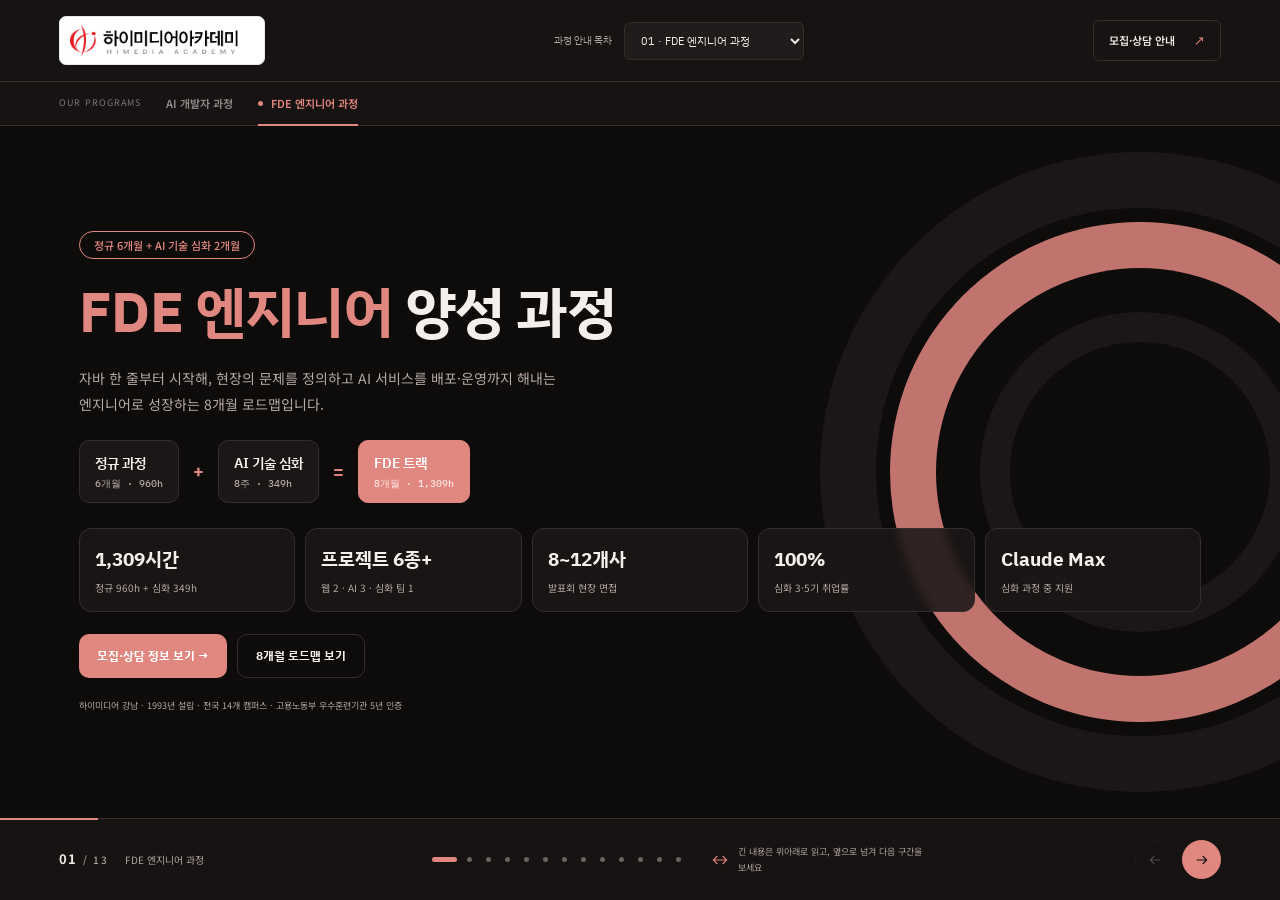
==== fde.html @ 890e1c26 "Add FDE engineering program with shared course navigation" ====
<!doctype html>
<html lang="ko" data-theme="dark" data-sync-theme>
<head>
<meta charset="UTF-8">
<meta name="viewport" content="width=device-width, initial-scale=1, viewport-fit=cover">
<meta name="theme-color" content="#141111">
<meta name="description" content="정규 6개월 960시간과 AI 기술 심화 2개월 349시간. 하이미디어 FDE 엔지니어 양성과정의 커리큘럼, 프로젝트, 멘토링과 모집 안내를 확인하세요.">
<title>하이미디어 | FDE 엔지니어 양성 과정</title>
  <link rel="icon" href="data:image/svg+xml,%3Csvg xmlns='http://www.w3.org/2000/svg' viewBox='0 0 64 64'%3E%3Crect width='64' height='64' rx='16' fill='%230b1226'/%3E%3Cpath d='M18 16h8v12h12V16h8v32h-8V36H26v12h-8z' fill='%2328dfad'/%3E%3C/svg%3E">
<link rel="preconnect" href="https://fonts.googleapis.com">
<link rel="preconnect" href="https://fonts.gstatic.com" crossorigin>
<link rel="stylesheet" href="https://fonts.googleapis.com/css2?family=IBM+Plex+Mono:wght@500;600&family=IBM+Plex+Sans+KR:wght@500;600;700&family=Noto+Sans+KR:wght@400;500;700&display=swap">
<style>

/* Layout: 하이미디어 안내자료의 브랜드(차콜 + 로즈 링)를 따르는 세로형 상세페이지. 어두운 히어로 → 밝은 본문 → 어두운 CTA, 8개월 로드맵은 시간 비례 막대로 표시 */
:root{
  --bg:#f7f3f1; --surface:#ffffff; --ink:#1f1a1a; --muted:#6b6262; --line:#e7dfdc;
  --rose:#b5564f; --rose-soft:#f3e3e0; --rose-ink:#9a443e;
  --night:#141111; --night-2:#211c1c; --night-line:#3a3232; --night-ink:#f4eeec; --night-muted:#b4a9a7; --rose-glow:#e0877f;
  --ph:#8a6d00; --ph-bg:#fff4c7;
  --display:"IBM Plex Sans KR","Noto Sans KR","Apple SD Gothic Neo","Malgun Gothic",sans-serif;
  --body:"Noto Sans KR","Apple SD Gothic Neo","Malgun Gothic",sans-serif;
  --mono:"IBM Plex Mono",ui-monospace,"SFMono-Regular",Consolas,monospace;
  --s1:.8125rem; --s2:.9375rem; --s3:1.0625rem; --s4:1.375rem; --s5:clamp(1.6rem,3.6vw,2.25rem); --s6:clamp(2.2rem,6.4vw,3.9rem);
}
@media (prefers-color-scheme: dark){:root:not([data-theme="light"]){
  --bg:#171313; --surface:#211b1b; --ink:#f1ebe9; --muted:#aea3a1; --line:#352d2c;
  --rose:#e0877f; --rose-soft:#3a2523; --rose-ink:#eb9d95;
  --night:#0e0b0b; --night-2:#1c1717; --night-line:#352d2d;
  --ph:#f2d36b; --ph-bg:#3a3110; color-scheme:dark}}
:root[data-theme="dark"]{
  --bg:#171313; --surface:#211b1b; --ink:#f1ebe9; --muted:#aea3a1; --line:#352d2c;
  --rose:#e0877f; --rose-soft:#3a2523; --rose-ink:#eb9d95;
  --night:#0e0b0b; --night-2:#1c1717; --night-line:#352d2d;
  --ph:#f2d36b; --ph-bg:#3a3110; color-scheme:dark}

*{box-sizing:border-box}
body{background:var(--bg);color:var(--ink);font-family:var(--body);font-size:var(--s2);line-height:1.7;word-break:keep-all;overflow-wrap:break-word}
h1,h2,h3,h4{font-family:var(--display);margin:0;line-height:1.3;text-wrap:balance;letter-spacing:-.01em}
p{margin:0}
.wrap{max-width:1080px;margin:0 auto;padding-left:max(16px,env(safe-area-inset-left,0px));padding-right:max(16px,env(safe-area-inset-right,0px))}
section{padding-block:clamp(56px,9vw,104px)}
.eyebrow{font-family:var(--mono);font-size:var(--s1);font-weight:600;letter-spacing:.18em;text-transform:uppercase;color:var(--rose)}
.h2{font-size:var(--s5);margin-top:10px}
.h2 em{font-style:normal;color:var(--rose)}
.lead{color:var(--muted);font-size:var(--s3);max-width:62ch;margin-top:14px}
.head{margin-bottom:clamp(28px,5vw,48px)}
.num{font-family:var(--mono);font-variant-numeric:tabular-nums}
.ph{background:var(--ph-bg);color:var(--ph);border-radius:4px;padding:0 6px;font-weight:500;white-space:nowrap}
a:focus-visible,summary:focus-visible,.btn:focus-visible{outline:2px solid var(--rose);outline-offset:3px}

/* HERO */
.hero{background:var(--night);color:var(--night-ink);position:relative;overflow:hidden;padding-block:clamp(48px,8vw,88px) clamp(40px,6vw,64px)}
.rings{position:absolute;right:-180px;top:50%;transform:translateY(-50%);width:640px;height:640px;pointer-events:none}
.rings i{position:absolute;inset:0;border-radius:50%;border:56px solid var(--night-2)}
.rings i:nth-child(2){inset:70px;border:46px solid var(--rose);opacity:.85}
.rings i:nth-child(3){inset:160px;border:30px solid var(--night-2)}
.hero .wrap{position:relative}
.brand{font-size:var(--s1);color:var(--night-muted);letter-spacing:.04em}
.chip{display:inline-block;margin-top:28px;border:1px solid var(--rose-glow);color:var(--rose-glow);border-radius:999px;padding:4px 14px;font-size:var(--s1);font-weight:500}
.hero h1{font-size:var(--s6);margin-top:16px;max-width:15ch}
.hero h1 span{color:var(--rose-glow)}
.hero .sub{margin-top:18px;font-size:var(--s3);color:var(--night-muted);max-width:44ch}
.formula{display:flex;flex-wrap:wrap;align-items:center;gap:10px 14px;margin-top:28px;font-family:var(--display)}
.formula b{background:var(--night-2);border:1px solid var(--night-line);border-radius:10px;padding:10px 16px;font-size:var(--s3);font-weight:600}
.formula b small{display:block;font-family:var(--mono);font-size:.75rem;color:var(--night-muted);font-weight:500}
.formula .op{color:var(--rose-glow);font-size:1.4rem;font-weight:700}
.formula .total{background:var(--rose);border-color:var(--rose);color:#fff}
.formula .total small{color:#fbe5e2}
.stats{display:grid;grid-template-columns:repeat(auto-fit,minmax(150px,1fr));gap:10px;margin-top:36px}
.stat{background:color-mix(in srgb,var(--night-2) 88%,transparent);border:1px solid var(--night-line);border-radius:12px;padding:14px 16px;backdrop-filter:blur(4px)}
.stat b{display:block;font-family:var(--display);font-size:1.35rem}
.stat span{font-size:var(--s1);color:var(--night-muted)}
.meta{margin-top:24px;font-size:var(--s1);color:var(--night-muted)}
.btns{display:flex;flex-wrap:wrap;gap:10px;margin-top:28px}
.btn{display:inline-flex;align-items:center;gap:8px;border-radius:10px;padding:12px 20px;font-weight:700;font-family:var(--display);text-decoration:none;font-size:var(--s2)}
.btn.primary{background:var(--rose);color:#fff}
.btn.ghost{border:1px solid var(--night-line);color:var(--night-ink)}
.btn.primary:hover{filter:brightness(1.08)}
.btn.ghost:hover{border-color:var(--night-muted)}

/* WHY FDE */
.steps{display:grid;grid-template-columns:repeat(5,1fr);gap:12px;counter-reset:s}
.step{background:var(--surface);border:1px solid var(--line);border-radius:14px;padding:20px 18px;display:flex;flex-direction:column;gap:8px;min-width:0}
.step .k{font-family:var(--mono);font-size:.75rem;font-weight:600;color:var(--rose);letter-spacing:.12em}
.step h3{font-size:var(--s4)}
.step p{color:var(--muted);font-size:var(--s1);line-height:1.65}
.step .where{margin-top:auto;padding-top:12px;border-top:1px solid var(--line);font-size:.78rem;color:var(--rose-ink);font-weight:500;line-height:1.6}
.bar-note{margin-top:14px;background:var(--night);color:var(--night-ink);border-radius:12px;padding:14px 20px;display:flex;flex-wrap:wrap;justify-content:space-between;gap:6px 16px;font-size:var(--s2)}
.bar-note b{color:var(--rose-glow)}

/* PHASES */
.phases{display:grid;grid-template-columns:repeat(3,1fr);gap:0;border:1px solid var(--line);border-radius:16px;background:var(--surface);overflow:hidden}
.phase{padding:26px 24px;border-right:1px solid var(--line);min-width:0}
.phase:last-child{border-right:0;background:var(--rose-soft)}
.phase .when{font-family:var(--mono);font-size:var(--s1);color:var(--muted)}
.phase h3{font-size:var(--s4);margin-top:6px}
.phase .q{margin-top:10px;font-weight:500}
.phase ul{margin:12px 0 0;padding-left:18px;color:var(--muted);font-size:var(--s1)}
.phase .h{font-family:var(--mono);font-size:1.6rem;font-weight:600;color:var(--rose);margin-top:14px}

/* ROADMAP */
.road{background:var(--surface);border:1px solid var(--line);border-radius:16px;padding:24px}
.road-scroll{overflow-x:auto}
.track{display:flex;gap:3px;min-width:720px;height:62px}
.seg{border-radius:6px;padding:8px 9px;display:flex;flex-direction:column;justify-content:space-between;font-size:.72rem;line-height:1.3;color:var(--ink);background:var(--rose-soft);min-width:0;overflow:hidden}
.seg b{font-weight:700;white-space:nowrap;overflow:hidden;text-overflow:ellipsis}
.seg .num{color:var(--muted)}
.seg.ai{background:color-mix(in srgb,var(--rose) 32%,var(--surface))}
.seg.adv{background:var(--rose);color:#fff}
.seg.adv .num{color:#fbe5e2}
.road-axis{display:flex;min-width:720px;margin-top:10px;font-size:var(--s1);color:var(--muted)}
.road-axis div{border-top:2px solid var(--line);padding-top:6px}
.road-axis div.adv{border-color:var(--rose);color:var(--rose-ink);font-weight:500}
.legend{display:flex;flex-wrap:wrap;gap:8px 18px;margin-top:16px;font-size:var(--s1);color:var(--muted)}
.legend i{display:inline-block;width:12px;height:12px;border-radius:3px;vertical-align:-1px;margin-right:6px}

/* CURRICULUM */
.tag{display:inline-block;font-family:var(--mono);font-size:.75rem;font-weight:600;letter-spacing:.08em;border-radius:6px;padding:3px 10px;background:var(--rose-soft);color:var(--rose-ink)}
.curr{display:grid;gap:12px}
.mod{display:grid;grid-template-columns:76px 1fr auto;gap:18px;align-items:start;background:var(--surface);border:1px solid var(--line);border-radius:14px;padding:22px 22px}
.mod .n{font-family:var(--mono);font-size:1.6rem;font-weight:600;color:var(--rose);line-height:1}
.mod .n small{display:block;font-size:.7rem;color:var(--muted);font-weight:500;margin-top:8px;letter-spacing:.06em}
.mod h3{font-size:var(--s3)}
.mod .goal{color:var(--muted);font-size:var(--s1);margin-top:4px}
.mod ul{list-style:none;margin:12px 0 0;padding:0;display:flex;flex-wrap:wrap;gap:6px}
.mod li{font-size:.78rem;border:1px solid var(--line);border-radius:6px;padding:3px 9px;color:var(--ink);background:var(--bg)}
.mod li.pj{border-color:var(--rose);color:var(--rose-ink);background:transparent;font-weight:500}
.mod .hrs{font-family:var(--mono);font-weight:600;font-size:var(--s3);white-space:nowrap;text-align:right}
.mod .hrs small{display:block;font-size:.72rem;color:var(--muted);font-weight:500}
.mod.ai{border-color:color-mix(in srgb,var(--rose) 45%,var(--line))}
.sum{display:flex;justify-content:space-between;flex-wrap:wrap;gap:8px;margin-top:14px;padding:16px 22px;border-radius:12px;background:var(--night);color:var(--night-ink);font-family:var(--display);font-weight:600}
.sum .num{color:var(--rose-glow)}
.bridge{margin-top:40px;display:grid;grid-template-columns:auto 1fr;gap:18px;align-items:center;border:1px dashed var(--rose);border-radius:14px;padding:20px 22px;color:var(--ink)}
.bridge .arrow{font-family:var(--mono);font-size:1.6rem;color:var(--rose);font-weight:600}
.bridge p{font-size:var(--s2)}
.bridge p span{color:var(--muted);display:block;font-size:var(--s1)}

/* ADVANCED */
.adv-intro{display:grid;grid-template-columns:repeat(4,1fr);gap:12px;margin-bottom:28px}
.fact{border-top:2px solid var(--rose);padding-top:12px;min-width:0}
.fact b{display:block;font-family:var(--display);font-size:var(--s4)}
.fact span{color:var(--muted);font-size:var(--s1)}
.weeks{display:grid;grid-template-columns:repeat(8,1fr);gap:4px;margin-bottom:28px}
.wk{border-radius:8px;padding:10px 8px;font-size:.75rem;line-height:1.45;background:var(--rose-soft);min-width:0}
.wk b{display:block;font-family:var(--mono);font-size:.72rem;color:var(--rose-ink)}
.wk.pj{background:var(--rose);color:#fff}
.wk.pj b{color:#fbe5e2}
.table-wrap{overflow-x:auto;background:var(--surface);border:1px solid var(--line);border-radius:14px}
table{border-collapse:collapse;width:100%;min-width:760px;font-size:var(--s1)}
th,td{text-align:left;vertical-align:top;padding:16px 18px;border-bottom:1px solid var(--line)}
th{font-family:var(--display);font-weight:600;color:var(--muted);font-size:.78rem;letter-spacing:.04em;background:var(--bg)}
tr:last-child td{border-bottom:0}
td.d{white-space:nowrap;font-family:var(--mono);font-weight:600}
td.d span{display:block;font-family:var(--display);font-size:var(--s2);color:var(--ink);margin-top:2px}
td .st{display:inline-block;font-size:.72rem;color:var(--rose-ink);background:var(--rose-soft);border-radius:4px;padding:1px 7px;margin-top:6px;font-family:var(--body);font-weight:500}
td.hw{color:var(--muted)}
td.hw b{display:block;font-family:var(--mono);color:var(--ink);font-weight:600;margin-bottom:2px}
.footnote{margin-top:12px;font-size:var(--s1);color:var(--muted)}
.cycle{display:grid;grid-template-columns:repeat(3,1fr);gap:12px;margin-top:40px}
.cy{background:var(--surface);border:1px solid var(--line);border-radius:14px;padding:20px;min-width:0}
.cy .when{font-family:var(--mono);font-size:.75rem;color:var(--rose);font-weight:600}
.cy h4{font-size:var(--s3);margin-top:6px}
.cy p{color:var(--muted);font-size:var(--s1);margin-top:6px}

/* PROJECT */
.dark{background:var(--night);color:var(--night-ink)}
.dark .lead{color:var(--night-muted)}
.dark .eyebrow{color:var(--rose-glow)}
.dark .h2 em{color:var(--rose-glow)}
.pweeks{display:grid;grid-template-columns:repeat(4,1fr);gap:12px}
.pw{background:var(--night-2);border:1px solid var(--night-line);border-radius:14px;padding:20px;display:flex;flex-direction:column;gap:8px;min-width:0}
.pw .k{font-family:var(--mono);font-size:.75rem;color:var(--rose-glow);font-weight:600}
.pw h3{font-size:var(--s4)}
.pw p{font-size:var(--s1);color:var(--night-muted)}
.pw ul{list-style:none;margin:auto 0 0;padding:12px 0 0;border-top:1px solid var(--night-line);font-family:var(--mono);font-size:.75rem;display:grid;gap:4px}
.pw li.hl{color:var(--rose-glow);font-weight:600}
.mentor{display:grid;grid-template-columns:1.1fr 1fr;gap:28px;margin-top:48px;align-items:start}
.logos{display:flex;flex-wrap:wrap;gap:8px;margin-top:14px}
.logos span{border:1px solid var(--night-line);border-radius:8px;padding:8px 14px;font-family:var(--display);font-weight:600;font-size:var(--s2)}
.mentor .small{font-size:var(--s1);color:var(--night-muted);margin-top:10px}
.mflow{display:grid;gap:10px;margin:0;padding:0;list-style:none}
.mflow li{display:grid;grid-template-columns:28px 1fr;gap:12px;background:var(--night-2);border:1px solid var(--night-line);border-radius:12px;padding:14px 16px}
.mflow li b{font-family:var(--mono);color:var(--rose-glow)}
.mflow li p{font-size:var(--s1);color:var(--night-muted)}
.mflow li p strong{display:block;color:var(--night-ink);font-size:var(--s2)}

/* DELIVERABLES */
.deliv{display:grid;grid-template-columns:repeat(4,1fr);gap:12px}
.dv{background:var(--surface);border:1px solid var(--line);border-radius:14px;padding:22px 20px;display:flex;flex-direction:column;gap:8px;min-width:0}
.dv .k{font-family:var(--mono);color:var(--rose);font-weight:600}
.dv h3{font-size:var(--s3)}
.dv p{color:var(--muted);font-size:var(--s1)}
.dv .so{margin-top:auto;padding-top:12px;font-weight:700;font-size:var(--s1);color:var(--rose-ink)}

/* ALUMNI */
.alumni{display:grid;grid-template-columns:repeat(4,1fr);gap:12px}
.al{border:1px solid var(--line);border-radius:14px;padding:18px;background:var(--surface);min-width:0}
.al .k{font-family:var(--mono);font-size:.72rem;color:var(--muted)}
.al h3{font-size:var(--s3);margin-top:4px}
.al .t{font-weight:500;font-size:var(--s1);color:var(--rose-ink);margin-top:2px}
.al p{color:var(--muted);font-size:.8rem;margin-top:8px;line-height:1.6}
.src{margin-top:14px;font-size:.75rem;color:var(--muted)}

/* RESULTS */
.big{display:grid;grid-template-columns:repeat(4,1fr);gap:12px}
.bg{padding:22px 0;border-top:2px solid var(--ink);min-width:0}
.bg b{font-family:var(--display);font-size:clamp(2rem,4.6vw,2.8rem);font-weight:700;color:var(--rose);display:block;line-height:1.1}
.bg span{color:var(--muted);font-size:var(--s1)}
.cases{display:grid;grid-template-columns:repeat(4,1fr);gap:12px;margin-top:28px}
.case{background:var(--surface);border:1px solid var(--line);border-radius:14px;padding:20px}
.case b{font-family:var(--display);font-size:var(--s4);display:block}
.case .t{color:var(--rose-ink);font-weight:500;font-size:var(--s1)}
.case p{color:var(--muted);font-size:var(--s1);margin-top:8px}
.support{display:grid;grid-template-columns:repeat(6,1fr);gap:8px;margin-top:28px}
.sp{border:1px solid var(--line);border-radius:12px;padding:14px;text-align:left;min-width:0}
.sp b{display:block;font-family:var(--display);font-size:var(--s2)}
.sp span{font-size:.78rem;color:var(--muted)}
.quotes{display:grid;grid-template-columns:repeat(3,1fr);gap:12px;margin-top:40px}
.qt{margin:0;border-left:3px solid var(--rose);padding:4px 0 4px 16px}
.qt p{font-size:var(--s2)}
.qt cite{display:block;margin-top:8px;font-style:normal;font-size:.78rem;color:var(--muted)}

/* PHOTOS */
.gallery{display:grid;grid-template-columns:repeat(4,1fr);gap:10px}
.gallery figure,.iv figure{margin:0;position:relative;border-radius:12px;overflow:hidden;background:var(--line);min-width:0}
.gallery img,.iv img{display:block;width:100%;height:100%;aspect-ratio:4/3;object-fit:cover}
.gallery figcaption,.iv figcaption{position:absolute;left:0;right:0;bottom:0;padding:24px 12px 10px;background:linear-gradient(transparent,rgba(12,9,9,.82));color:#fff;font-size:.78rem;font-weight:500;line-height:1.4}
.gallery figcaption b,.iv figcaption b{display:block;font-family:var(--display);font-size:var(--s2)}
.iv{display:grid;grid-template-columns:2fr 1fr 1fr;grid-template-rows:auto auto;gap:10px;margin-bottom:28px}
.iv figure.main{grid-row:span 2}
.iv figure.main img{aspect-ratio:auto;min-height:100%}
.iv .badge{position:absolute;top:12px;left:12px;background:var(--rose);color:#fff;font-family:var(--mono);font-size:.72rem;font-weight:600;letter-spacing:.1em;border-radius:6px;padding:3px 9px}
.flow{display:flex;flex-wrap:wrap;align-items:center;gap:8px 12px;margin-bottom:28px;font-family:var(--display);font-weight:600}
.flow span{border:1px solid var(--line);background:var(--surface);border-radius:10px;padding:10px 16px}
.flow span small{display:block;font-family:var(--body);font-weight:400;font-size:.78rem;color:var(--muted)}
.flow span.hl{background:var(--rose);border-color:var(--rose);color:#fff}
.flow span.hl small{color:#fbe5e2}
.flow i{font-style:normal;color:var(--rose);font-family:var(--mono)}

/* APPLY */
.apply{display:grid;grid-template-columns:1.3fr 1fr;gap:28px;align-items:start}
dl.info{margin:0;background:var(--surface);border:1px solid var(--line);border-radius:14px;overflow:hidden}
dl.info div{display:grid;grid-template-columns:120px 1fr 1fr;border-bottom:1px solid var(--line)}
dl.info div:last-child{border-bottom:0}
dl.info dt,dl.info dd{margin:0;padding:14px 16px;font-size:var(--s1);min-width:0}
dl.info dt{font-weight:700;background:var(--bg);font-family:var(--display)}
dl.info .hd dt,dl.info .hd dd{font-family:var(--mono);font-size:.72rem;letter-spacing:.08em;color:var(--muted);font-weight:600;background:var(--bg)}
.faq details{border-bottom:1px solid var(--line);padding:14px 0}
.faq details:first-child{border-top:1px solid var(--line)}
.faq summary{cursor:pointer;font-weight:700;font-family:var(--display);list-style:none;display:flex;justify-content:space-between;gap:12px}
.faq summary::-webkit-details-marker{display:none}
.faq summary::after{content:"+";color:var(--rose);font-family:var(--mono);font-weight:600}
.faq details[open] summary::after{content:"−"}
.faq p{color:var(--muted);font-size:var(--s1);margin-top:8px}

.cta{background:var(--night);color:var(--night-ink);text-align:left;position:relative;overflow:hidden}
.cta h2{font-size:var(--s6);max-width:12ch}
.cta h2 span{color:var(--rose-glow)}
.cta .lead{color:var(--night-muted)}
.cta .perks{display:flex;flex-wrap:wrap;gap:8px;margin-top:22px}
.cta .perks span{border:1px solid var(--night-line);border-radius:999px;padding:6px 14px;font-size:var(--s1)}
.contact{margin-top:28px;display:flex;flex-wrap:wrap;gap:10px;align-items:center;font-family:var(--display)}
.foot{margin-top:40px;padding-top:20px;border-top:1px solid var(--night-line);font-size:.78rem;color:var(--night-muted)}

@media (max-width:900px){
  .steps{grid-template-columns:repeat(2,1fr)}
  .steps .step:last-child{grid-column:1/-1}
  .phases{grid-template-columns:1fr}
  .phase{border-right:0;border-bottom:1px solid var(--line)}
  .adv-intro,.deliv,.alumni,.big{grid-template-columns:repeat(2,1fr)}
  .weeks{grid-template-columns:repeat(4,1fr)}
  .pweeks{grid-template-columns:repeat(2,1fr)}
  .mentor,.apply{grid-template-columns:1fr}
  .cycle,.quotes{grid-template-columns:1fr}
  .cases,.gallery{grid-template-columns:repeat(2,1fr)}
  .iv{grid-template-columns:1fr 1fr}
  .iv figure.main{grid-column:1/-1;grid-row:auto}
  .iv figure.main img{aspect-ratio:4/3}
  .support{grid-template-columns:repeat(3,1fr)}
  .rings{opacity:.35}
}
@media (max-width:560px){
  .steps,.pweeks,.deliv,.alumni,.cases{grid-template-columns:1fr}
  .support{grid-template-columns:repeat(2,1fr)}
  .mod{grid-template-columns:1fr;gap:8px}
  .mod .n{display:flex;align-items:baseline;gap:10px}
  .mod .n small{margin-top:0}
  .mod .hrs{text-align:left}
  dl.info div{grid-template-columns:1fr 1fr}
  dl.info dt{grid-column:1/-1}
  .rings{width:420px;height:420px;right:-220px;top:120px;transform:none}
}
@media (prefers-reduced-motion:no-preference){
  .rings i:nth-child(2){animation:spin 40s linear infinite;border-right-color:transparent}
  @keyframes spin{to{transform:rotate(360deg)}}
}

.footer{position:relative;padding:0 clamp(24px,4.6vw,80px);border-top:1px solid var(--line);transition:border-color .3s}.progress{position:absolute;left:0;right:0;top:-1px;height:2px;pointer-events:none;background:transparent}.progress span{display:block;height:100%;width:10%;background:var(--mint);transition:width .45s var(--ease)}.footer-inner{height:100%;display:flex;align-items:center;justify-content:space-between;gap:20px}.page-meta{display:flex;align-items:center;gap:17px;min-width:170px}.page-count{font-size:13px;letter-spacing:1.5px;font-weight:800}.page-count span{color:#5c6b88;font-size:10px;font-weight:500}.page-title{color:#9aa9c6;font-size:10px}.pagination{display:flex;align-items:center;gap:10px}.dot{border:0;padding:10px 0;background:transparent;position:relative;width:9px;height:26px}.dot:after{content:"";display:block;width:5px;height:5px;border-radius:5px;background:#45526e;transition:width .3s,background .3s}.dot.active{width:25px}.dot.active:after{width:25px;background:var(--mint)}.footer-hint{display:flex;align-items:center;gap:10px;margin:0;font-size:9px;color:#6e7e9d}.footer-hint svg{width:16px;height:16px;color:#92a4c4}.footer-center{display:flex;align-items:center;gap:27px}.controls{display:flex;align-items:center;gap:8px}.control{display:grid;place-items:center;background:none;border:1px solid #30405e;border-radius:50%;width:39px;height:39px;transition:background .2s,border-color .2s,opacity .2s}.control:hover:not(:disabled){border-color:var(--mint);color:var(--mint)}.control:disabled{opacity:.24}.control.next{border-color:var(--mint);background:var(--mint);color:var(--navy)}.control.next:hover:not(:disabled){background:#69eec9;color:var(--navy)}.control.next:disabled{background:transparent;border-color:#30405e;color:inherit}.control svg{width:16px;height:16px}
</style>
<link rel="stylesheet" href="assets/course-switcher.css">
<link rel="stylesheet" href="assets/fde-slides.css">
<script src="assets/slide-navigation.js" defer></script>
</head>
<body class="fde-page" data-theme="dark">
<a class="skip-link" href="#slides">본문으로 이동</a>
<div class="app">
<header class="site-header"><a class="site-brand" href="#intro" aria-label="하이미디어 FDE 과정 처음으로"><img src="assets/himedia-logo.jpg" alt="하이미디어아카데미" width="252" height="43" decoding="async"></a><label class="chapter-control"><span>과정 안내 목차</span><select id="chapter-select" aria-label="FDE 구간 선택"><option value="0">01 · FDE 엔지니어 과정</option><option value="1">02 · FDE의 다섯 단계</option><option value="2">03 · 6개월 + 2개월 구성</option><option value="3">04 · 8개월 로드맵</option><option value="4">05 · 정규 과정 · 960h</option><option value="5">06 · 심화 과정 · 349h</option><option value="6">07 · 팀 프로젝트와 멘토링</option><option value="7">08 · FDE 포트폴리오</option><option value="8">09 · 수료생 프로젝트</option><option value="9">10 · 프로젝트 발표 현장</option><option value="10">11 · 현장 면접과 취업 지원</option><option value="11">12 · 모집 안내와 FAQ</option><option value="12">13 · FDE 상담 안내</option></select></label><button class="site-cta" type="button" data-go="11">모집·상담 안내 <span aria-hidden="true">↗</span></button></header>
<nav class="course-switcher" aria-label="교육 과정 선택"><span class="course-caption">OUR PROGRAMS</span><a href="index.html#intro">AI 개발자 과정</a><a href="fde.html#intro" aria-current="page">FDE 엔지니어 과정</a></nav>
<main class="slider" id="slides" tabindex="0" aria-label="FDE 엔지니어 과정 안내. 가로로 넘겨 구간을 이동하고, 긴 내용은 각 화면 안에서 세로로 읽으세요.">
<section class="slide hero dark" id="intro" data-title="FDE 엔지니어 과정" data-theme="dark" role="group" aria-roledescription="슬라이드" aria-label="1 / 13: FDE 엔지니어 과정" data-active="true">
  <div class="ring-clip"><div class="rings" aria-hidden="true"><i></i><i></i><i></i></div></div>
  <div class="wrap">

    <span class="chip">정규 6개월 + AI 기술 심화 2개월</span>
    <h1><span>FDE 엔지니어</span> 양성 과정</h1>
    <p class="sub">자바 한 줄부터 시작해, 현장의 문제를 정의하고 AI 서비스를 배포·운영까지 해내는 엔지니어로 성장하는 8개월 로드맵입니다.</p>

    <div class="formula" aria-label="정규 960시간과 심화 349시간을 합쳐 총 1,309시간">
      <b>정규 과정<small>6개월 · 960h</small></b>
      <span class="op">+</span>
      <b>AI 기술 심화<small>8주 · 349h</small></b>
      <span class="op">=</span>
      <b class="total">FDE 트랙<small>8개월 · 1,309h</small></b>
    </div>

    <div class="stats">
      <div class="stat"><b class="num">1,309시간</b><span>정규 960h + 심화 349h</span></div>
      <div class="stat"><b>프로젝트 6종+</b><span>웹 2 · AI 3 · 심화 팀 1</span></div>
      <div class="stat"><b>8~12개사</b><span>발표회 현장 면접</span></div>
      <div class="stat"><b>100%</b><span>심화 3·5기 취업률</span></div>
      <div class="stat"><b>Claude Max</b><span>심화 과정 중 지원</span></div>
    </div>

    <div class="btns">
      <a class="btn primary" href="#apply">모집·상담 정보 보기 →</a>
      <a class="btn ghost" href="#roadmap">8개월 로드맵 보기</a>
    </div>
    <p class="meta">하이미디어 강남 · 1993년 설립 · 전국 14개 캠퍼스 · 고용노동부 우수훈련기관 5년 인증</p>
  </div>
</section>
<section class="slide " id="why" data-title="FDE의 다섯 단계" data-theme="light" role="group" aria-roledescription="슬라이드" aria-label="2 / 13: FDE의 다섯 단계" inert>
  <div class="wrap">
    <div class="head">
      <div class="eyebrow">Why FDE</div>
      <h2 class="h2">AI를 아는 개발자에서,<br><em>AI를 현장에 배포하는 엔지니어</em>로</h2>
      <p class="lead">FDE(Forward Deployed Engineer)는 고객의 현장에서 문제를 직접 정의하고, 맞는 AI 기술을 골라 서비스로 만들고, 배포·운영까지 책임지는 엔지니어입니다. 이 과정은 FDE의 다섯 단계를 8개월 동안 모두 직접 해보도록 설계했습니다.</p>
    </div>
    <div class="steps">
      <div class="step"><span class="k">STEP 1</span><h3>문제 정의</h3><p>고객의 업무 흐름에서 해결할 문제와 성공 기준을 정합니다.</p><div class="where">정규 · 관리형/주문형 서비스 기획<br>심화 · 기업 과제 브레인스토밍</div></div>
      <div class="step"><span class="k">STEP 2</span><h3>기술 선택·비교</h3><p>모델, 프롬프트, 검색 전략을 같은 조건에서 비교해 고릅니다.</p><div class="where">정규 · 머신러닝·딥러닝·LLM<br>심화 · 특강 1 LLM · 특강 2 RAG</div></div>
      <div class="step"><span class="k">STEP 3</span><h3>구현</h3><p>웹 서비스와 업무 도구를 호출하는 Agent를 직접 만듭니다.</p><div class="where">정규 · Spring Boot 3 · React<br>심화 · 특강 3 Agent·MCP</div></div>
      <div class="step"><span class="k">STEP 4</span><h3>평가·개선</h3><p>평가셋으로 품질·응답시간·비용을 재고 개선 전후를 비교합니다.</p><div class="where">정규 · AI 서비스 프로젝트<br>심화 · 특강 4 평가·성능·비용</div></div>
      <div class="step"><span class="k">STEP 5</span><h3>배포·운영</h3><p>배포하고 권한·로그·장애 복구까지 운영 절차를 갖춥니다.</p><div class="where">정규 · Linux · Docker · AWS CI/CD<br>심화 · 특강 5 배포·운영</div></div>
    </div>
    <div class="bar-note"><span>정규 6개월에 <b>만들고 배포하는 힘</b>을, 심화 2개월에 <b>현장에 맞춰 고르고 평가하는 힘</b>을 기릅니다.</span><span>결과물이 곧 FDE 포트폴리오</span></div>
  </div>
</section>
<section class="slide " id="structure" data-title="6개월 + 2개월 구성" data-theme="light" role="group" aria-roledescription="슬라이드" aria-label="3 / 13: 6개월 + 2개월 구성" inert>
  <div class="wrap">
    <div class="head">
      <div class="eyebrow">Course Structure</div>
      <h2 class="h2">왜 <em>6개월 + 2개월</em>인가요?</h2>
      <p class="lead">현장에 배포하려면 탄탄한 엔지니어링 기반이 먼저입니다. 정규 과정에서 풀스택과 AI 기초를 갖추고, 심화 과정에서 현업 멘토와 실제 서비스를 완성합니다.</p>
    </div>
    <div class="phases">
      <div class="phase">
        <div class="when">PHASE 1 · 1–4개월</div>
        <h3>엔지니어링 기반</h3>
        <p class="q">서비스를 끝까지 만들고 배포할 수 있는가?</p>
        <ul><li>Java · OOP · MySQL</li><li>Spring Boot 3 백엔드 · React</li><li>Linux · Docker · AWS CI/CD</li><li>웹 서비스 프로젝트 2종</li></ul>
        <div class="h num">600h</div>
      </div>
      <div class="phase">
        <div class="when">PHASE 2 · 5–6개월</div>
        <h3>AI 엔지니어링</h3>
        <p class="q">AI 모델을 서비스 안에 녹여낼 수 있는가?</p>
        <ul><li>Python · 데이터 분석</li><li>머신러닝·딥러닝 · TensorFlow</li><li>컴퓨터 비전 · NLP · LLM · 추론 서버</li><li>AI 융합 프로젝트 3종 · 기업/취업 특강</li></ul>
        <div class="h num">360h</div>
      </div>
      <div class="phase">
        <div class="when">PHASE 3 · 7–8개월</div>
        <h3>FDE 심화 (조별 멘토)</h3>
        <p class="q">현장의 문제에 맞는 AI를 고르고, 평가하고, 운영할 수 있는가?</p>
        <ul><li>토요 특강 5회 · LLM · RAG · Agent·MCP</li><li>평가·성능·비용 · 배포·운영</li><li>빅테크 멘토와 4주 팀 프로젝트</li><li>발표회 현장 면접 8~12개사</li></ul>
        <div class="h num">349h</div>
      </div>
    </div>
  </div>
</section>
<section class="slide " id="roadmap" data-title="8개월 로드맵" data-theme="light" role="group" aria-roledescription="슬라이드" aria-label="4 / 13: 8개월 로드맵" inert>
  <div class="wrap">
    <div class="head">
      <div class="eyebrow">8-Month Roadmap</div>
      <h2 class="h2">1,309시간, <em>한눈에 보는 로드맵</em></h2>
      <p class="lead">막대 길이는 실제 훈련시간에 비례합니다.</p>
    </div>
    <div class="road">
      <div class="road-scroll">
        <div class="track">
          <div class="seg" style="flex:168"><b>자바 기초</b><span class="num">168h</span></div>
          <div class="seg" style="flex:144"><b>Spring 백엔드</b><span class="num">144h</span></div>
          <div class="seg" style="flex:136"><b>클라우드 풀스택</b><span class="num">136h</span></div>
          <div class="seg" style="flex:152"><b>웹 프로젝트</b><span class="num">152h</span></div>
          <div class="seg ai" style="flex:184"><b>생성형 AI</b><span class="num">184h</span></div>
          <div class="seg ai" style="flex:176"><b>AI 융합 · 특강</b><span class="num">176h</span></div>
          <div class="seg adv" style="flex:200"><b>심화 강의·실습</b><span class="num">200h</span></div>
          <div class="seg adv" style="flex:149"><b>팀 프로젝트</b><span class="num">149h</span></div>
        </div>
        <div class="road-axis">
          <div style="flex:600">정규 · 엔지니어링 기반 600h</div>
          <div style="flex:360">정규 · AI 엔지니어링 360h</div>
          <div class="adv" style="flex:349">심화 · FDE 349h</div>
        </div>
      </div>
      <div class="legend">
        <span><i style="background:var(--rose-soft)"></i>웹·클라우드</span>
        <span><i style="background:color-mix(in srgb,var(--rose) 32%,var(--surface))"></i>AI</span>
        <span><i style="background:var(--rose)"></i>FDE 심화</span>
      </div>
    </div>
  </div>
</section>
<section class="slide " id="regular" data-title="정규 과정 · 960h" data-theme="light" role="group" aria-roledescription="슬라이드" aria-label="5 / 13: 정규 과정 · 960h" inert>
  <div class="wrap">
    <div class="head">
      <span class="tag">PHASE 1–2 · 정규 6개월</span>
      <h2 class="h2" style="margin-top:14px">정규 과정 커리큘럼 <em class="num">960h</em></h2>
      <p class="lead">프로그래밍 기초부터 클라우드 배포, 생성형 AI까지. 각 단계는 프로젝트로 마무리합니다.</p>
    </div>
    <div class="curr">
      <article class="mod">
        <div class="n">01<small>기초</small></div>
        <div><h3>자바 웹 애플리케이션 개발을 위한 프로그래밍 기초</h3><p class="goal">개발자의 사고방식과 데이터를 다루는 법을 익힙니다.</p>
          <ul><li>SW 개발 이해 · CS 기초</li><li>자바 기본 문법</li><li>객체지향 프로그래밍(OOP)</li><li>SQL (MySQL)</li><li>데이터베이스 모델링</li><li>DB 연동 Java 프로그래밍</li></ul></div>
        <div class="hrs num">168h</div>
      </article>
      <article class="mod">
        <div class="n">02<small>백엔드</small></div>
        <div><h3>Spring Boot 3를 활용한 백엔드 개발</h3><p class="goal">웹의 기본기와 실무 표준 백엔드 프레임워크를 다룹니다.</p>
          <ul><li>HTML5 · CSS</li><li>JavaScript 기초</li><li>Spring Boot 3 기본</li><li>Spring Boot 3 고급</li></ul></div>
        <div class="hrs num">144h</div>
      </article>
      <article class="mod">
        <div class="n">03<small>풀스택·클라우드</small></div>
        <div><h3>클라우드 기술을 활용한 풀스택 개발</h3><p class="goal">프론트엔드를 완성하고, 직접 만든 서비스를 클라우드에 올립니다.</p>
          <ul><li>React 기본 (SPA)</li><li>React 활용 Todo 앱</li><li>Linux (Ubuntu 20.04)</li><li>Docker</li><li>AWS</li><li>CI/CD</li></ul></div>
        <div class="hrs num">136h</div>
      </article>
      <article class="mod">
        <div class="n">04<small>웹 실전</small></div>
        <div><h3>Spring Boot 3 활용 웹 개발</h3><p class="goal">실제 업무 유형의 웹 애플리케이션을 처음부터 구현합니다.</p>
          <ul><li class="pj">관리형 웹 애플리케이션</li><li class="pj">주문형 웹 애플리케이션</li></ul></div>
        <div class="hrs num">56h</div>
      </article>
      <article class="mod">
        <div class="n">05<small>웹 프로젝트</small></div>
        <div><h3>React, Spring Boot 3 기반 웹서비스 개발</h3><p class="goal">기획부터 개발, CI/CD 파이프라인 구축까지 서비스 한 사이클을 경험합니다.</p>
          <ul><li class="pj">관리형 서비스 기획·개발·CI/CD</li><li class="pj">주문형 서비스 기획·개발·CI/CD</li></ul></div>
        <div class="hrs num">96h</div>
      </article>
      <article class="mod ai">
        <div class="n">06<small>생성형 AI</small></div>
        <div><h3>생성형 AI를 활용한 웹 서비스 개발</h3><p class="goal">Python부터 LLM, 추론 서버까지 AI 엔지니어링의 기반을 쌓습니다.</p>
          <ul><li>Python 기초 문법</li><li>데이터 분석 라이브러리</li><li>머신러닝·딥러닝 개요</li><li>TensorFlow</li><li>딥러닝 알고리즘</li><li>컴퓨터 비전</li><li>자연어 처리</li><li>LLM · 생성형 AI 모델 활용</li><li>딥러닝 추론 서버 · 추론기 개발</li></ul></div>
        <div class="hrs num">184h</div>
      </article>
      <article class="mod ai">
        <div class="n">07<small>AI 융합</small></div>
        <div><h3>딥러닝 모델 API를 활용한 AI 융합 웹 서비스 구현</h3><p class="goal">AI 모델을 웹 서비스에 통합하는 프로젝트 3종을 완성합니다.</p>
          <ul><li class="pj">컴퓨터 비전 객체 자동 식별 시스템</li><li class="pj">LLM 기반 AI 서비스</li><li class="pj">멀티모달(영상·텍스트·음성) 데이터 식별·검색 시스템</li></ul></div>
        <div class="hrs num">136h</div>
      </article>
      <article class="mod">
        <div class="n">08<small>커리어</small></div>
        <div><h3>기업특강 · 취업특강</h3><p class="goal">현업이 원하는 역량을 듣고, 취업을 준비합니다.</p>
          <ul><li>기업특강 24h</li><li>취업특강 16h</li></ul></div>
        <div class="hrs num">40h</div>
      </article>
    </div>
    <div class="sum"><span>정규 과정 총 훈련시간</span><span class="num">960시간</span></div>

    <div class="bridge">
      <div class="arrow">→</div>
      <p><strong>정규 과정을 마치면 심화 과정의 수강 대상 조건을 그대로 갖추게 됩니다.</strong>
      <span>심화 과정 대상: IT 교육 이수자 중 AI 기초 지식이 있는 수강생. 별도 선수학습 없이 개강일부터 참여합니다.</span></p>
    </div>
  </div>
</section>
<section class="slide " id="advanced" data-title="심화 과정 · 349h" data-theme="light" role="group" aria-roledescription="슬라이드" aria-label="6 / 13: 심화 과정 · 349h" inert>
  <div class="wrap">
    <div class="head">
      <span class="tag">PHASE 3 · AI 기술 심화 2개월</span>
      <h2 class="h2" style="margin-top:14px">4주 배우고, 4주 만드는 <em class="num">349h</em></h2>
      <p class="lead">모델과 기술을 직접 비교하고, 서비스를 구현해 평가·개선·운영하는 경험을 쌓습니다. 토요일엔 현직 강사 특강, 평일엔 상주 코치와 실습합니다.</p>
    </div>
    <div class="adv-intro">
      <div class="fact"><b class="num">25일 · 200h</b><span>강의·실습 1–4주차 (화–토 수업)</span></div>
      <div class="fact"><b class="num">19일 · 149h</b><span>팀 프로젝트 5–8주차 (월–금 수업)</span></div>
      <div class="fact"><b>피드백 12회</b><span>목요일 공통 피드백 5회 + 조별 멘토링 7회</span></div>
      <div class="fact"><b>09:00–18:00</b><span>하루 8시간 · 피드백일은 19–21시 온라인 추가</span></div>
    </div>
    <div class="weeks" aria-label="8주 일정">
      <div class="wk"><b>1주</b>특강 1<br>LLM·AI 개발</div>
      <div class="wk"><b>2주</b>특강 2<br>RAG 고도화</div>
      <div class="wk"><b>3주</b>특강 3<br>Agent·MCP</div>
      <div class="wk"><b>4주</b>특강 4·5<br>평가 · 배포</div>
      <div class="wk pj"><b>5주</b>설계 · MVP</div>
      <div class="wk pj"><b>6주</b>개선 · 중간발표</div>
      <div class="wk pj"><b>7주</b>품질 · 운영</div>
      <div class="wk pj"><b>8주</b>최종발표 · 면접</div>
    </div>

    <div class="table-wrap">
      <table>
        <thead><tr><th>토요 특강 (8시간)</th><th>학습 내용</th><th>이어지는 평일 과제</th></tr></thead>
        <tbody>
          <tr><td class="d">특강 1<span>LLM·AI 개발</span><span class="st">기술 선택</span></td><td>모델 API와 구조화 출력·도구 호출 (2h)<br>AI 코딩과 작업 맥락 관리 (3h)<br>모델·프롬프트·평가 결과 비교 (3h)</td><td class="hw"><b>특강 1 다음 주 평일</b>개인 AI 도구를 만들고 모델별 품질·응답시간·비용을 비교한다.</td></tr>
          <tr><td class="d">특강 2<span>RAG 고도화</span><span class="st">검색 설계</span></td><td>문서 파싱·메타데이터·청킹 (2h)<br>임베딩·하이브리드 검색·리랭킹 (3h)<br>출처 인용과 검색·답변 평가 (3h)</td><td class="hw"><b>특강 2 다음 주 평일</b>같은 질문으로 검색 전략을 비교하고 검색 누락과 답변 오류를 개선한다.</td></tr>
          <tr><td class="d">특강 3<span>Agent·MCP</span><span class="st">구현</span></td><td>업무 흐름과 도구 설계 (2h)<br>API·MCP 연결과 상태·메모리 (3h)<br>재시도·중복 실행·사람 승인과 과업 평가 (3h)</td><td class="hw"><b>특강 3 다음 주 평일</b>업무 도구를 호출하는 Agent를 구현하고 실패 복구를 시험한다.</td></tr>
          <tr><td class="d">특강 4<span>평가·성능·비용</span><span class="st">평가·개선</span></td><td>평가셋·회귀 시험·실패 분석 (2h)<br>모델·프롬프트·검색 품질 개선 (3h)<br>지연·비용·캐시·모델 라우팅 비교 (3h)</td><td class="hw"><b>특강 4 다음 주 평일</b>같은 입력으로 개선 전후를 비교하고 기술 선택의 이유를 설명한다.</td></tr>
          <tr><td class="d">특강 5<span>배포·운영</span><span class="st">배포·운영</span></td><td>환경·컨테이너·배포 (2h)<br>외부 시스템 연동·로그·권한 관리 (3h)<br>장애 재현·진단·복구와 운영 절차 (3h)</td><td class="hw"><b>특강 5 다음 주 평일</b>서비스를 배포하고 권한·장애 복구를 점검한다. 프로젝트 준비를 마친다.</td></tr>
        </tbody>
      </table>
    </div>
    <p class="footnote">멀티모달 · 로컬 모델 · 파인튜닝 · Graph RAG · 멀티에이전트는 과제와 연결되는 사례나 심화 실습으로 다룹니다. 휴강일은 기수별 일정표로 안내합니다.</p>

    <div class="cycle">
      <div class="cy"><span class="when">토요일 · 8시간</span><h4>현직 강사 특강</h4><p>현직 강사가 개념과 구현 사례를 설명하고 실습을 지도합니다.</p></div>
      <div class="cy"><span class="when">화 – 금 · 평일 실습</span><h4>예제 재실행과 비교</h4><p>데이터와 조건을 바꿔 결과를 비교합니다. 여러 명이 같은 지점에서 막히면 상주 코치가 30–60분 소강의로 짚어줍니다.</p></div>
      <div class="cy"><span class="when">목요일 19–21시 · 온라인</span><h4>공통 피드백</h4><p>그 주 특강 강사가 사전 질문과 대표 실패 사례를 함께 살펴보고, 답변은 다음 수업에서 확인받습니다.</p></div>
    </div>
  </div>
</section>
<section class="slide dark" id="project" data-title="팀 프로젝트와 멘토링" data-theme="dark" role="group" aria-roledescription="슬라이드" aria-label="7 / 13: 팀 프로젝트와 멘토링" inert>
  <div class="wrap">
    <div class="head">
      <div class="eyebrow">Team Project · 5–8주차</div>
      <h2 class="h2">4주 동안 <em>현장에 배포할 AI 서비스</em>를 만듭니다</h2>
      <p class="lead">기업 과제 또는 교육진이 준비한 문제와 자료로 시작합니다. 문제에 맞는 기술을 고르고, 구현한 뒤 평가와 사용 시험을 거쳐 개선합니다.</p>
    </div>
    <div class="pweeks">
      <div class="pw"><span class="k">프로젝트 1주차 · 5주차</span><h3>설계 · MVP</h3><p>문제와 성공 기준을 확인하고 구조와 역할을 정한 뒤, 핵심 흐름으로 MVP를 만듭니다.</p><ul><li>월 · 설계·기준선</li><li>목 · MVP 검토</li></ul></div>
      <div class="pw"><span class="k">프로젝트 2주차 · 6주차</span><h3>개선 · 중간발표</h3><p>MVP를 개선하고 사용 시나리오를 시험합니다. 구현 기능과 평가 결과를 공유합니다.</p><ul><li>월 · 진행 점검</li><li class="hl">목 · 중간발표</li></ul></div>
      <div class="pw"><span class="k">프로젝트 3주차 · 7주차</span><h3>품질 · 운영</h3><p>품질·성능·비용을 개선하고 권한·로그·실패 복구를 확인합니다. 배포·운영 문서를 정리합니다.</p><ul><li>월 · 품질·운영 검토</li><li>목 · 출시 후보 검토</li></ul></div>
      <div class="pw"><span class="k">프로젝트 4주차 · 8주차</span><h3>마무리 · 최종발표</h3><p>남은 문제를 수정하고 전체 시연과 평가를 마칩니다. 운영 자료와 개인 포트폴리오를 정리합니다.</p><ul><li>월 · 최종 기술 검토</li><li>목 · 리허설</li><li class="hl">금 · 최종발표 · 현장 면접</li></ul></div>
    </div>

    <div class="mentor">
      <div>
        <div class="eyebrow">Mentoring</div>
        <h3 style="font-size:var(--s5);margin-top:10px">현업 빅테크 개발자가<br>우리 조의 멘토입니다</h3>
        <div class="logos"><span>카카오뱅크</span><span>쿠팡</span><span>이베이 · 지마켓</span><span>원티드</span><span>조이시티</span><span>넥스트증권</span></div>
        <p class="small">멘토 소속 기업 · 전·현직 10년 이상 실무자 · 기수별 상이</p>
      </div>
      <ol class="mflow">
        <li><b>1</b><p><strong>조별 담당 멘토 고정</strong>프로젝트 4주 동안 같은 멘토가 우리 조를 끝까지 봅니다.</p></li>
        <li><b>2</b><p><strong>팀이 먼저 공유</strong>멘토링 전에 실행 결과, 시도한 방법과 질문을 정리해 공유합니다.</p></li>
        <li><b>3</b><p><strong>멘토가 검토하고 우선순위 결정</strong>구현과 평가 결과를 검토하고 다음 작업의 우선순위를 함께 정합니다.</p></li>
      </ol>
    </div>
  </div>
</section>
<section class="slide " id="portfolio" data-title="FDE 포트폴리오" data-theme="light" role="group" aria-roledescription="슬라이드" aria-label="8 / 13: FDE 포트폴리오" inert>
  <div class="wrap">
    <div class="head">
      <div class="eyebrow">Final Deliverables</div>
      <h2 class="h2">수료할 때 손에 쥐는 <em>FDE 포트폴리오</em></h2>
      <p class="lead">정규 과정의 웹·AI 프로젝트 위에, 기업이 묻는 “무엇을, 왜, 어떻게 했나”에 답할 수 있는 근거가 쌓입니다.</p>
    </div>
    <div class="deliv">
      <div class="dv"><span class="k">01</span><h3>팀 서비스·저장소</h3><p>핵심 기능이 동작하는 배포본과 코드, 설치·실행 방법</p><span class="so">실제로 돌아가는 서비스</span></div>
      <div class="dv"><span class="k">02</span><h3>평가·개선 기록</h3><p>평가셋과 결과, 품질·응답시간·비용 비교, 사용 시험과 수정 내역</p><span class="so">기술 선택의 근거</span></div>
      <div class="dv"><span class="k">03</span><h3>운영 문서</h3><p>시스템 구조, 권한과 환경 설정, 로그 확인과 장애 대응 방법</p><span class="so">현장 배포·운영 역량</span></div>
      <div class="dv"><span class="k">04</span><h3>개인 포트폴리오</h3><p>본인이 구현·수정·검증한 내용, 선택한 방법과 그 이유</p><span class="so">면접에서 설명할 내 기여</span></div>
    </div>
  </div>
</section>
<section class="slide " id="alumni" data-title="수료생 프로젝트" data-theme="light" role="group" aria-roledescription="슬라이드" aria-label="9 / 13: 수료생 프로젝트" inert>
  <div class="wrap">
    <div class="head">
      <div class="eyebrow">Alumni Projects</div>
      <h2 class="h2">먼저 수료한 팀들이 <em>실제로 배포한 AI 서비스</em></h2>
    </div>
    <div class="alumni">
      <div class="al"><span class="k">12기 · 5인</span><h3>AEGIS</h3><div class="t">생성형 AI 에이전트 관제 솔루션</div><p>상황을 인식하고 능동 대응·실시간 리포팅까지 수행하는 지능형 CCTV</p></div>
      <div class="al"><span class="k">12기 · 6인</span><h3>BRICKERS</h3><div class="t">3D 브릭 도안 가설 실험 엔진</div><p>레고 브릭에 AI를 더해 교육·인지 재활까지 세대별 솔루션 제공</p></div>
      <div class="al"><span class="k">12기 · 6인</span><h3>차봄</h3><div class="t">AI 기반 차량 예지 정비 시스템</div><p>소모품 교체 시점을 데이터로 안내해 고장과 과잉 정비를 줄입니다</p></div>
      <div class="al"><span class="k">12기 · 4인</span><h3>Easy Quality</h3><div class="t">SOP 문서 검색·추적 AI 에이전트</div><p>규제 산업의 감사 대응 문서 관리를 자동화합니다</p></div>
      <div class="al"><span class="k">13기 · 3인</span><h3>BOSS</h3><div class="t">창업·운영 지원 멀티 에이전트</div><p>매출·마케팅·채용·서류 4개 도메인 에이전트가 채팅 한 줄로 협업</p></div>
      <div class="al"><span class="k">13기 · 6인</span><h3>FarmOS</h3><div class="t">AI가 바꾸는 한국 농업의 미래</div><p>사진 한 장으로 병해충 진단(정확도 99.48%), IoT 살포까지 원격 제어</p></div>
      <div class="al"><span class="k">13기 · 6인</span><h3>SPOTTER</h3><div class="t">AI 추천 최적 입지 · 상권 분석</div><p>매출 예측·법률 리스크 검토·가상 시민 시뮬레이션으로 입지 판단</p></div>
      <div class="al"><span class="k">13기 · 5인</span><h3>Land UP</h3><div class="t">팝업스토어 3D 공간 배치 설계 AI</div><p>빠른 공간 배치 제안으로 팝업스토어 준비 기간을 단축합니다</p></div>
    </div>
    <p class="src">출처: 하이미디어아카데미 IT · 프로그래밍 포트폴리오, 심화 생성형 AI활용 인재양성과정 12·13기</p>
  </div>
</section>
<section class="slide " id="demoday" data-title="프로젝트 발표 현장" data-theme="light" role="group" aria-roledescription="슬라이드" aria-label="10 / 13: 프로젝트 발표 현장" inert>
  <div class="wrap">
    <div class="head">
      <div class="eyebrow">Demo Day</div>
      <h2 class="h2">기업 앞에서 시연하고, <em>질문에 답합니다</em></h2>
      <p class="lead">협약기업 인사담당자·임원진을 모시고 프로젝트 발표회를 열어 현장에서 일자리 매칭을 진행합니다.</p>
    </div>
    <div class="gallery">
      <figure><img loading="lazy" decoding="async" src="assets/fde-image-01.jpg" alt="프로젝트 발표회: 발표회장 전경" loading="lazy" width="700" height="525"><figcaption><b>발표회장 전경</b>심사위원·기업 관계자 착석</figcaption></figure>
      <figure><img loading="lazy" decoding="async" src="assets/fde-image-02.jpg" alt="프로젝트 발표회: 팀 발표" loading="lazy" width="700" height="525"><figcaption><b>팀 발표</b>프로젝트 개요 및 목표 발표</figcaption></figure>
      <figure><img loading="lazy" decoding="async" src="assets/fde-image-03.jpg" alt="프로젝트 발표회: 분석 대시보드 시연" loading="lazy" width="700" height="525"><figcaption><b>분석 대시보드 시연</b>실제 구현 화면 시연</figcaption></figure>
      <figure><img loading="lazy" decoding="async" src="assets/fde-image-04.jpg" alt="프로젝트 발표회: 핵심 기능 · 트러블슈팅" loading="lazy" width="700" height="525"><figcaption><b>핵심 기능 · 트러블슈팅</b>개발 과정과 해결 사례 공유</figcaption></figure>
      <figure><img loading="lazy" decoding="async" src="assets/fde-image-05.jpg" alt="프로젝트 발표회: 발표 진행 및 참관" loading="lazy" width="700" height="525"><figcaption><b>발표 진행 및 참관</b>심사위원 대상 발표</figcaption></figure>
      <figure><img loading="lazy" decoding="async" src="assets/fde-image-06.jpg" alt="프로젝트 발표회: 팀 단위 질의응답" loading="lazy" width="700" height="525"><figcaption><b>팀 단위 질의응답</b>팀원 전원 참여</figcaption></figure>
      <figure><img loading="lazy" decoding="async" src="assets/fde-image-07.jpg" alt="프로젝트 발표회: 발표장 전경" loading="lazy" width="700" height="525"><figcaption><b>발표장 전경</b>참석 기업 관계자 시연 참관</figcaption></figure>
      <figure><img loading="lazy" decoding="async" src="assets/fde-image-08.jpg" alt="프로젝트 발표회: 최종 질의응답" loading="lazy" width="700" height="525"><figcaption><b>최종 질의응답</b>심층 질의 및 평가</figcaption></figure>
    </div>
    <p class="src">출처: 하이미디어아카데미 강남캠퍼스 갤러리 · 11기 프로젝트 발표회</p>
  </div>
</section>
<section class="slide " id="results" data-title="현장 면접과 취업 지원" data-theme="light" role="group" aria-roledescription="슬라이드" aria-label="11 / 13: 현장 면접과 취업 지원" inert>
  <div class="wrap">
    <div class="head">
      <div class="eyebrow">Results &amp; Career</div>
      <h2 class="h2">발표가 끝나면, <em>바로 옆방이 면접장</em>입니다</h2>
      <p class="lead">최종발표에 협약기업 인사담당자·임원진을 모시고, 발표한 프로젝트로 그날 바로 1:1 현장 면접을 봅니다. 서류 전형을 기다릴 필요가 없습니다.</p>
    </div>
    <div class="flow" aria-label="발표에서 채용까지">
      <span>최종발표<small>기업 앞 시연</small></span><i>→</i>
      <span class="hl">당일 현장 면접<small>8~12개 기업</small></span><i>→</i>
      <span>채용<small>수료 직후 취업</small></span>
    </div>
    <div class="iv">
      <figure class="main"><span class="badge">REAL</span><img loading="lazy" decoding="async" src="assets/fde-image-09.jpg" alt="발표회 당일 기업 담당자와 1:1 현장 면접" loading="lazy" width="1000" height="750"><figcaption><b>발표회 당일, 참여 기업과의 1:1 현장 면접</b>발표한 프로젝트로 그날 바로 면접을 봅니다</figcaption></figure>
      <figure><img loading="lazy" decoding="async" src="assets/fde-image-10.jpg" alt="프로젝트 팀 단위 면접" loading="lazy" width="1000" height="750"><figcaption><b>프로젝트 팀 단위 면접</b></figcaption></figure>
      <figure><img loading="lazy" decoding="async" src="assets/fde-image-11.jpg" alt="프로젝트로 이어지는 면접 질문" loading="lazy" width="1000" height="750"><figcaption><b>프로젝트로 이어지는 질문</b></figcaption></figure>
      <figure><img loading="lazy" decoding="async" src="assets/fde-image-12.jpg" alt="기업 담당자와의 대화" loading="lazy" width="1000" height="750"><figcaption><b>기업 담당자와의 대화</b></figcaption></figure>
      <figure><img loading="lazy" decoding="async" src="assets/fde-image-13.jpg" alt="결과물을 보며 진행하는 면접" loading="lazy" width="1000" height="750"><figcaption><b>결과물을 보며 진행하는 면접</b></figcaption></figure>
    </div>
    <div class="big">
      <div class="bg"><b>100%</b><span>심화과정 3기·5기 취업률</span></div>
      <div class="bg"><b>19기</b><span>심화과정 누적 운영 기수</span></div>
      <div class="bg"><b>300개+</b><span>채용 협약기업</span></div>
      <div class="bg"><b>8~12개사</b><span>기수별 발표회 참석 기업</span></div>
    </div>
    <div class="cases">
      <div class="case"><span class="t">kt ds 취업</span><b class="num">연봉 약 6,000만원</b><p>심화과정 수료 후 kt ds에 연봉 약 6,000만원으로 취업했습니다.</p></div>
      <div class="case"><span class="t">타 기관 수료 후 1년 미취업</span><b>수료 3일 만에 취업</b><p>멘토와 실무 프로젝트를 완성하고 수료 3일 만에 취업했습니다.</p></div>
      <div class="case"><span class="t">비전공 · 신입</span><b class="num">연봉 4,600만원</b><p>전공자가 아니어도 신입 연봉 4,600만원으로 취업했습니다.</p></div>
      <div class="case"><span class="t">교보 AI기술센터</span><b class="num">연봉 4,500만원</b><p>AI 전문 조직에 연봉 4,500만원으로 취업했습니다.</p></div>
    </div>
    <p class="src">개별 수료생 취업 사례이며 결과는 개인에 따라 다를 수 있습니다. 수료생 취업 기업: 데이타솔루션 · 모티프테크놀로지스 · 새롬정보시스템 · 한국딥러닝 · 퀀텀에이아이 · 세이코어 등</p>
    <div class="support">
      <div class="sp"><b>진로 상담</b><span>1:1 방향 설정</span></div>
      <div class="sp"><b>서류 클리닉</b><span>이력서·자소서 코칭</span></div>
      <div class="sp"><b>모의 면접</b><span>실전 면접 트레이닝</span></div>
      <div class="sp"><b>현직자 멘토링</b><span>실무진 특강 연계</span></div>
      <div class="sp"><b>기업 매칭</b><span>우수업체 선별 추천</span></div>
      <div class="sp"><b>동창 네트워크</b><span>300명 · 재취업까지</span></div>
    </div>
    <div class="quotes">
      <blockquote class="qt"><p>“멘토님 피드백에서 현직자의 관점을 들을 수 있어 좋았습니다.”</p><cite>심화과정 수료생 후기</cite></blockquote>
      <blockquote class="qt"><p>“단순한 기술 습득을 넘어, 실무에서 요구되는 문제 해결 능력을 쌓을 수 있었습니다.”</p><cite>심화과정 수료생 후기</cite></blockquote>
      <blockquote class="qt"><p>“2달간 내가 노력한 만큼 폭풍 성장할 수 있는 기회라고 생각한다.”</p><cite>심화과정 수료생 후기</cite></blockquote>
    </div>
  </div>
</section>
<section class="slide " id="apply" data-title="모집 안내와 FAQ" data-theme="light" role="group" aria-roledescription="슬라이드" aria-label="12 / 13: 모집 안내와 FAQ" inert>
  <div class="wrap">
    <div class="head">
      <div class="eyebrow">Admission</div>
      <h2 class="h2">모집 안내</h2>
    </div>
    <div class="apply">
      <dl class="info">
        <div class="hd"><dt>항목</dt><dd>정규 6개월</dd><dd>AI 기술 심화 2개월</dd></div>
        <div><dt>기간</dt><dd>6개월 · 개강일은 기수별 안내</dd><dd>8주 (강의 4주 + 프로젝트 4주) · 개강일은 기수별 안내</dd></div>
        <div><dt>훈련시간</dt><dd class="num">960시간</dd><dd class="num">349시간 · 44일</dd></div>
        <div><dt>수업 시간</dt><dd>09:30–18:30</dd><dd>09:00–18:00 (점심 12–13시)</dd></div>
        <div><dt>모집 대상</dt><dd>취업 준비생 · 이직 희망자</dd><dd>IT 교육 이수자 중 AI 기초 지식 보유자</dd></div>
        <div><dt>정원·선발</dt><dd>상담 시 안내</dd><dd>30명 · 1:1 면접 선발</dd></div>
        <div><dt>비용</dt><dd>최대 전액 무료 · 훈련장려금 수당 최대 월 90만원 지급</dd><dd>훈련비·교재비 전액 국비 지원 · 훈련장려금 지급</dd></div>
        <div><dt>제공</dt><dd>PC 지원</dd><dd>노트북 대여 · Claude Max 지원</dd></div>
        <div><dt>장소</dt><dd>하이미디어 강남 · 종로 · 신촌 교육장</dd><dd>하이미디어 강남 교육장</dd></div>
      </dl>
      <div class="faq">
        <details open><summary>비전공자도 들을 수 있나요?</summary><p>정규 과정은 CS 기초와 자바 기본 문법부터 시작합니다. 비전공 신입으로 연봉 4,600만원에 취업한 수료생 사례도 있습니다.</p></details>
        <details><summary>정규 과정만, 또는 심화 과정만 들을 수 있나요?</summary><p>심화 과정은 IT 교육 이수자 중 AI 기초 지식이 있는 분이 대상이라 단독 지원도 가능합니다. 정규 과정을 마치면 이 조건을 그대로 갖추게 되어 8개월 트랙으로 이어집니다. 개별 신청 조건은 상담에서 안내합니다.</p></details>
        <details><summary>FDE는 일반 백엔드·AI 개발자와 무엇이 다른가요?</summary><p>FDE는 고객 현장의 문제를 정의하는 데서 출발해 기술 선택, 구현, 평가, 배포·운영까지 책임집니다. 그래서 이 과정은 코딩뿐 아니라 평가셋, 비용 비교, 운영 문서까지 포트폴리오로 남깁니다.</p></details>
        <details><summary>멘토링은 온라인인가요?</summary><p>목요일 공통 피드백과 조별 멘토링은 19–21시 온라인으로 진행합니다. 특강과 평일 실습은 강남 교육장에서 합니다.</p></details>
        <details><summary>수료 후 취업은 어떻게 연결되나요?</summary><p>최종발표 당일 8~12개 참여 기업과 현장 면접을 봅니다. 이후에도 서류 클리닉, 모의 면접, 기업 매칭, 동창 네트워크로 재취업까지 지원합니다.</p></details>
      </div>
    </div>
  </div>
</section>
<section class="slide cta dark" id="consult" data-title="FDE 상담 안내" data-theme="dark" role="group" aria-roledescription="슬라이드" aria-label="13 / 13: FDE 상담 안내" inert>
  <div class="ring-clip"><div class="rings" aria-hidden="true"><i></i><i></i><i></i></div></div>
  <div class="wrap" style="position:relative">
    <div class="eyebrow" style="color:var(--rose-glow)">FDE 엔지니어 양성 과정</div>
    <h2 style="margin-top:14px">의지만<br><span>가져오세요.</span></h2>
    <p class="lead">커리큘럼, 멘토, 기업과의 만남, 선배 네트워크. 현장에 배포하는 엔지니어가 되는 8개월의 길이 이미 준비되어 있습니다.</p>
    <div class="perks"><span>8개월 · 1,309시간</span><span>국비 지원</span><span>노트북 대여</span><span>빅테크 멘토</span><span>발표회 현장 면접</span></div>
    <div class="contact">
      <a class="btn primary" href="tel:02-2068-0284">상담 문의 <span class="num">02-2068-0284</span></a>
    </div>
    <p class="foot">하이미디어아카데미 · 1993년 설립 · 전국 14개 캠퍼스 · 고용노동부 우수훈련기관 5년 인증</p>
  </div>
</section>
</main>
<footer class="footer"><div class="progress" aria-hidden="true"><span id="progress-bar"></span></div><div class="footer-inner"><div class="page-meta"><div class="page-count"><b id="current-page">01</b> <span>/ 13</span></div><span class="page-title" id="page-title">FDE 엔지니어 과정</span></div><div class="footer-center"><div class="pagination" role="group" aria-label="FDE 슬라이드 선택"><button class="dot active" type="button" data-go="0" aria-label="1번: FDE 엔지니어 과정" aria-current="step"></button><button class="dot" type="button" data-go="1" aria-label="2번: FDE의 다섯 단계"></button><button class="dot" type="button" data-go="2" aria-label="3번: 6개월 + 2개월 구성"></button><button class="dot" type="button" data-go="3" aria-label="4번: 8개월 로드맵"></button><button class="dot" type="button" data-go="4" aria-label="5번: 정규 과정 · 960h"></button><button class="dot" type="button" data-go="5" aria-label="6번: 심화 과정 · 349h"></button><button class="dot" type="button" data-go="6" aria-label="7번: 팀 프로젝트와 멘토링"></button><button class="dot" type="button" data-go="7" aria-label="8번: FDE 포트폴리오"></button><button class="dot" type="button" data-go="8" aria-label="9번: 수료생 프로젝트"></button><button class="dot" type="button" data-go="9" aria-label="10번: 프로젝트 발표 현장"></button><button class="dot" type="button" data-go="10" aria-label="11번: 현장 면접과 취업 지원"></button><button class="dot" type="button" data-go="11" aria-label="12번: 모집 안내와 FAQ"></button><button class="dot" type="button" data-go="12" aria-label="13번: FDE 상담 안내"></button></div><p class="footer-hint"><svg class="arrow" viewBox="0 0 24 24" aria-hidden="true"><path d="m8 6-6 6 6 6m8-12 6 6-6 6M2 12h20"/></svg>긴 내용은 위아래로 읽고, 옆으로 넘겨 다음 구간을 보세요</p></div><div class="controls"><button class="control prev" type="button" aria-label="이전 슬라이드" disabled><svg class="arrow" viewBox="0 0 24 24" aria-hidden="true"><path d="M20 12H5m6-6-6 6 6 6"/></svg></button><button class="control next" type="button" aria-label="다음 슬라이드"><svg class="arrow" viewBox="0 0 24 24" aria-hidden="true"><path d="M4 12h15m-6-6 6 6-6 6"/></svg></button></div></div></footer>
</div>
<div id="slide-status" class="sr-only" role="status" aria-live="polite"></div>
</body>
</html>
---- assets/course-switcher.css ----
.course-switcher{display:flex;align-items:center;gap:25px;padding:0 clamp(24px,4.6vw,80px);border-bottom:1px solid var(--line);min-width:0;white-space:nowrap}
.course-switcher .course-caption{font-size:9px;letter-spacing:1px;opacity:.45}
.course-switcher a{display:inline-flex;align-items:center;gap:8px;height:100%;font-size:11px;font-weight:600;text-decoration:none;color:inherit;opacity:.55;position:relative}
.course-switcher a:hover{opacity:1}
.course-switcher a[aria-current="page"]{color:var(--course-accent,var(--mint));opacity:1}
.course-switcher a[aria-current="page"]:before{content:"";width:5px;height:5px;border-radius:50%;background:currentColor}
.course-switcher a[aria-current="page"]:after{content:"";height:2px;position:absolute;bottom:-1px;left:0;right:0;background:currentColor}
body:not(.fde-page)[data-theme="light"] .course-switcher{--course-accent:#008969}
.course-switcher a:focus-visible{outline:2px solid var(--course-accent,var(--mint));outline-offset:-3px}
@media(max-width:760px){.course-switcher{padding:0 24px;gap:22px}.course-caption{display:none}.course-switcher a{font-size:10px;gap:7px}}
@media(max-width:380px){.course-switcher{padding:0 19px;gap:20px}}
---- assets/fde-slides.css ----
:root{--mint:var(--rose-glow);--navy:#141111;--course-accent:var(--rose);--ease:cubic-bezier(.22,.68,0,1.02)}
html,body{margin:0;width:100%;height:100%;overflow:hidden}
body{-webkit-font-smoothing:antialiased}
button,select{font:inherit}button{cursor:pointer}button:disabled{cursor:default}a,button,summary{-webkit-tap-highlight-color:transparent}
.app{display:grid;grid-template-rows:82px 44px minmax(0,1fr) 82px;height:100vh;height:100dvh}
.site-header{display:flex;align-items:center;justify-content:space-between;gap:24px;padding:0 clamp(24px,4.6vw,80px);border-bottom:1px solid var(--line);z-index:2}
.site-brand{display:flex;align-items:center;flex-shrink:0;padding:8px 10px;background:#fff;border:1px solid #e5e9ef;border-radius:7px;text-decoration:none}
.site-brand img{display:block;width:184px;height:auto}
.chapter-control{display:flex;align-items:center;gap:12px;font-family:var(--display);font-size:10px;color:var(--muted)}
.chapter-control select{width:180px;max-width:100%;padding:9px 30px 9px 12px;border:1px solid var(--line);border-radius:6px;background:var(--surface);color:var(--ink);font-size:11px;cursor:pointer}
.site-cta{background:none;border:1px solid var(--line);border-radius:6px;padding:10px 15px;color:var(--ink);font-size:11px;font-weight:600}
.site-cta span{color:var(--rose);margin-left:16px}
.slider{display:flex;min-width:0;overflow-x:auto;overflow-y:hidden;scroll-snap-type:x mandatory;scrollbar-width:none;overscroll-behavior-x:contain;scroll-behavior:smooth;touch-action:pan-x pan-y;cursor:grab}
.slider::-webkit-scrollbar{display:none}.slider.dragging{scroll-snap-type:none;scroll-behavior:auto;cursor:grabbing;user-select:none}
.slider>.slide{flex:0 0 100%;width:100%;height:100%;padding:0!important;overflow-y:auto;overflow-x:hidden;scroll-snap-align:start;scroll-snap-stop:always;position:relative;isolation:isolate;background:var(--bg);color:var(--ink);outline:none;scrollbar-width:thin;scrollbar-color:var(--rose) transparent}
.slider>.slide.dark{background:var(--night);color:var(--night-ink)}
.slider>.slide>.wrap{width:100%;max-width:1240px;min-height:100%;padding:38px clamp(26px,4.6vw,70px);position:relative;z-index:1;display:flex;flex-direction:column;justify-content:center}
.slider>.slide>.wrap>*{flex-shrink:0}
.slider>.slide .ring-clip{position:absolute;inset:0;overflow:hidden;pointer-events:none;z-index:0}
.slider .head{margin-bottom:28px}.slider .h2{font-size:clamp(27px,2.7vw,40px)}.slider .lead{font-size:14px;line-height:1.85;max-width:78ch}
.slider .hero h1{font-size:clamp(35px,4.4vw,60px);max-width:22ch}.slider .hero .sub{font-size:14px;line-height:1.85;max-width:65ch}
.slider .hero .chip{margin-top:0;font-size:11px;align-self:flex-start}.slider .hero .formula{margin-top:22px}.slider .formula b{font-size:14px;padding:10px 15px}.slider .formula b small{font-size:10px}.slider .formula .op{font-size:18px}
.slider .stats{margin-top:25px;grid-template-columns:repeat(5,minmax(0,1fr))}.slider .stat{padding:14px 15px}.slider .stat b{font-size:19px}.slider .stat span{font-size:10px;line-height:1.65;display:block;margin-top:5px}
.slider .hero .btn{font-size:12px;padding:11px 18px}.slider .hero .meta{font-size:9px;margin-top:20px}.slider .hero .btns{margin-top:22px}
.slider .steps{gap:11px}.slider .step{padding:20px 15px}.slider .step h3{font-size:19px}.slider .step p{font-size:11px;line-height:1.85}.slider .step .where{font-size:10px;line-height:1.8}
.slider .bar-note{font-size:11px;line-height:1.85;margin-top:20px}
.slider .phase{padding:24px 22px}.slider .phase h3{font-size:21px}.slider .phase .q{font-size:13px}.slider .phase ul{font-size:11px;line-height:2}.slider .phase .when{font-size:10px}.slider .phase .h{font-size:29px}
.slider .road-scroll,.slider .table-wrap{overscroll-behavior-x:contain;scrollbar-width:thin;scrollbar-color:var(--rose) transparent;cursor:auto}
.slider .curr{gap:12px}.slider .mod{padding:20px;grid-template-columns:64px minmax(0,1fr) auto}.slider .mod h3{font-size:16px}.slider .mod .goal{font-size:12px}.slider .mod li{font-size:11px}
.slider .fact b{font-size:20px}.slider .fact span{font-size:11px}.slider .wk{font-size:11px}.slider .cy h4{font-size:16px}.slider .cy p{font-size:12px}
.slider .pw h3{font-size:20px}.slider .pw p{font-size:12px}.slider .pw ul{font-size:10px}.slider .mentor{margin-top:30px;gap:24px}.slider .mentor .h2{font-size:28px}.slider .logos span{font-size:12px;padding:7px 10px}.slider .mentor .small{font-size:10px}.slider .mflow li p{font-size:11px}.slider .mflow li p strong{font-size:13px}
.slider .dv h3,.slider .al h3{font-size:17px}.slider .dv p{font-size:12px}.slider .alumni{gap:12px}.slider .al p{font-size:11px}.slider .al .t{font-size:11px}.slider .al .k{font-size:10px}
.slider .src{font-size:9px}.slider .bg b{font-size:34px}.slider .bg span{font-size:11px}.slider .case b{font-size:18px}.slider .case p{font-size:12px}.slider .case .t{font-size:12px}.slider .sp b{font-size:13px}.slider .sp span{font-size:10px}.slider .qt p{font-size:13px}.slider .qt cite{font-size:10px}
.slider .cta .eyebrow{color:var(--rose-glow)}.slider .cta h2{font-size:clamp(44px,5vw,70px);margin-top:20px}.slider .cta .lead{max-width:65ch}.slider .cta .perks{font-size:11px}.slider .cta .perks span{font-size:11px}.slider .cta .btn{font-size:14px}.slider .cta .meta{font-size:10px;margin-top:24px;color:var(--night-muted)}
.slider .apply{gap:25px;grid-template-columns:1.2fr 1fr}.slider .faq summary{font-size:13px}.slider .faq p{font-size:12px}.slider dl.info dt,.slider dl.info dd{padding:13px 12px;font-size:11px}.slider dl.info div{grid-template-columns:85px minmax(0,1fr) minmax(0,1fr)}
.skip-link{position:fixed;top:-90px;left:20px;z-index:20;background:var(--rose);color:#fff;padding:10px 18px;border-radius:7px}.skip-link:focus{top:10px}
.sr-only{position:absolute;width:1px;height:1px;padding:0;margin:-1px;overflow:hidden;clip-path:inset(50%);white-space:nowrap}
.arrow{width:20px;height:20px;fill:none;stroke:currentColor;stroke-width:1.6;flex-shrink:0}
.footer{color:var(--ink)}.footer .control{color:var(--ink);border-color:var(--line)}.footer .control.next{color:var(--night);background:var(--rose-glow);border-color:var(--rose-glow)}.footer .control.next:disabled{background:none;color:var(--muted);border-color:var(--line)}.footer .dot.active:after,.footer .progress span{background:var(--rose-glow)}.footer .page-title{color:var(--muted)}.footer .footer-hint{font-size:9px;max-width:220px;line-height:1.7;letter-spacing:0}
.course-switcher{line-height:1.4}.footer button:focus-visible,.site-header button:focus-visible,.chapter-control select:focus-visible{outline:2px solid var(--rose);outline-offset:3px}
.footer .control.next:hover:not(:disabled){background:var(--rose);border-color:var(--rose);color:#fff}
.footer .footer-hint,.footer .page-count span{color:var(--muted)}.footer .footer-hint svg{color:var(--rose)}.footer .dot:after{background:color-mix(in srgb,var(--muted) 55%,transparent)}.footer .dot.active:after{background:var(--rose-glow)}
@media(max-width:1100px){.footer-hint{display:none}.slider .steps{grid-template-columns:repeat(3,minmax(0,1fr))}.slider .step{gap:7px}.slider .step h3{font-size:17px}.slider .steps .step:nth-last-child(-n+2){grid-column:auto}.slider .alumni{grid-template-columns:repeat(2,minmax(0,1fr))}}
@media(max-width:760px){
 .app{grid-template-rows:65px 40px minmax(0,1fr) 80px}.site-header{padding:0 24px;gap:20px}.site-brand{padding:7px 8px;border-radius:6px}.site-brand img{width:148px}.site-cta,.chapter-control>span{display:none}.chapter-control select{width:130px;font-size:10px;padding:8px 5px 8px 9px}.slider>.slide>.wrap{padding:28px 25px;justify-content:flex-start}
 .slider .head{margin-bottom:24px}.slider .h2{font-size:27px;line-height:1.35}.slider .lead{font-size:12px;line-height:1.85;margin-top:13px}.slider .hero h1{font-size:36px;line-height:1.3;max-width:12ch;margin-top:19px}.slider .hero .sub{font-size:12px;margin-top:17px}.slider .hero .chip{font-size:10px;padding:4px 10px}
 .slider .formula{gap:8px;margin-top:22px}.slider .formula b{font-size:11px;padding:10px 9px;flex:1}.slider .formula b small{font-size:8px;white-space:nowrap}.slider .formula .op{font-size:13px}.slider .stats{grid-template-columns:repeat(2,minmax(0,1fr));gap:9px;margin-top:22px}.slider .stat{padding:13px 14px}.slider .stat b{font-size:18px}.slider .stat span{font-size:10px}.slider .stats .stat:last-child{grid-column:1/-1}.slider .hero .meta{font-size:9px;line-height:1.9}.slider .hero .btns{gap:8px}.slider .hero .btn{font-size:11px;padding:10px 13px}
 .slider .steps{grid-template-columns:1fr}.slider .step{padding:20px}.slider .step h3{font-size:20px}.slider .step p,.slider .step .where{font-size:12px}.slider .bar-note{padding:18px;font-size:12px}
 .slider .phases{grid-template-columns:1fr}.slider .phase{padding:23px;border-right:0;border-bottom:1px solid var(--line)}.slider .phase:last-child{border-bottom:0}.slider .phase .q{font-size:14px}.slider .phase ul{font-size:12px}.slider .phase .when{font-size:11px}.slider .phase .h{font-size:27px}.slider .road{padding:20px}.slider .road .legend{font-size:11px}
 .slider .mod{grid-template-columns:1fr;gap:10px;padding:20px}.slider .mod .n{display:flex;align-items:baseline;gap:10px;font-size:24px}.slider .mod .n small{margin:0;font-size:10px}.slider .mod .hrs{text-align:left;font-size:19px}.slider .mod h3{font-size:17px}.slider .mod .goal{font-size:12px}.slider .mod li{font-size:11px}.slider .sum{font-size:12px;padding:16px 18px}.slider .bridge{grid-template-columns:1fr;padding:20px;margin-top:25px;gap:10px}.slider .bridge p,.slider .bridge p span{font-size:12px}.slider .bridge .arrow{font-size:22px}
 .slider .adv-intro{grid-template-columns:repeat(2,minmax(0,1fr));gap:20px}.slider .fact b{font-size:19px}.slider .fact span{font-size:11px}.slider .weeks{grid-template-columns:repeat(4,minmax(0,1fr));gap:6px}.slider .wk{font-size:10px;padding:11px 8px}.slider .wk b{font-size:9px}.slider .cycle{grid-template-columns:1fr;gap:11px;margin-top:24px}.slider .cy{padding:20px}.slider .footnote{font-size:11px}
 .slider .pweeks,.slider .deliv,.slider .alumni,.slider .cases{grid-template-columns:1fr}.slider .pw,.slider .dv,.slider .al,.slider .case{padding:21px}.slider .pw p,.slider .dv p,.slider .al p{font-size:12px}.slider .pw h3{font-size:21px}.slider .pw ul{font-size:11px}.slider .mentor{grid-template-columns:1fr;gap:22px;margin-top:28px}.slider .mentor .h2{font-size:26px}.slider .mentor .small{font-size:10px}
 .slider .gallery{grid-template-columns:repeat(2,minmax(0,1fr));gap:9px}.slider .gallery figcaption{padding:30px 10px 10px;font-size:9px}.slider .gallery figcaption b{font-size:11px}.slider .iv{grid-template-columns:repeat(2,minmax(0,1fr));gap:9px}.slider .iv figure.main{grid-column:1/-1;grid-row:auto}.slider .iv figure.main img{aspect-ratio:4/3}.slider .iv figcaption{font-size:9px}.slider .iv figcaption b{font-size:11px}.slider .iv .badge{font-size:9px}.slider .flow{gap:7px;font-size:11px}.slider .flow span{padding:9px 11px}.slider .flow span small{font-size:9px}
 .slider .big{grid-template-columns:repeat(2,minmax(0,1fr));gap:16px}.slider .bg b{font-size:30px}.slider .bg span{font-size:11px}.slider .support{grid-template-columns:repeat(2,minmax(0,1fr))}.slider .quotes{grid-template-columns:1fr;gap:23px}.slider .apply{grid-template-columns:1fr;gap:28px}.slider dl.info div{grid-template-columns:minmax(0,1fr) minmax(0,1fr)}.slider dl.info dt{grid-column:1/-1}.slider dl.info .hd dt{grid-column:1/-1}.slider .faq summary{font-size:13px}.slider .faq p{font-size:12px}
 .slider .cta h2{font-size:46px}.slider .cta .perks{gap:7px}.slider .cta .perks span{font-size:10px;padding:5px 11px}.slider .cta .btn{font-size:13px}.slider .cta .meta{font-size:9px}
 .footer{padding:0 24px}.footer-inner{gap:12px}.page-meta{min-width:0;gap:0}.page-count{font-size:12px;white-space:nowrap}.page-count span{font-size:9px}.footer .page-title,.footer-hint{display:none}.footer-center{gap:0;min-width:0}.pagination{gap:5px}.dot{width:5px;padding:11px 0}.dot:after{width:3px;height:3px}.dot.active{width:15px}.dot.active:after{width:15px}.controls{gap:6px}.control{width:34px;height:34px}.control svg{width:15px;height:15px}
}
@media(max-width:380px){.site-header{padding:0 19px;gap:12px}.site-brand img{width:132px}.chapter-control select{width:108px;font-size:9px}.slider>.slide>.wrap{padding:25px 20px}.slider .hero h1{font-size:32px}.slider .formula{gap:5px}.slider .formula b{padding:9px 7px;font-size:10px}.slider .formula b small{font-size:7px}.slider .formula .op{font-size:11px}.slider .h2{font-size:25px}.footer{padding:0 19px}.pagination{gap:3px}.dot{width:4px}.dot.active{width:13px}.dot.active:after{width:13px}.footer-inner{gap:10px}}
@media(min-width:761px) and (max-height:740px){.app{grid-template-rows:68px 40px minmax(0,1fr) 72px}.slider>.slide>.wrap{padding-top:28px;padding-bottom:28px}.slider .hero h1{font-size:47px}.slider .head{margin-bottom:23px}}
@media(prefers-reduced-motion:reduce){*,*:before,*:after{animation:none!important;transition:none!important;scroll-behavior:auto!important}}
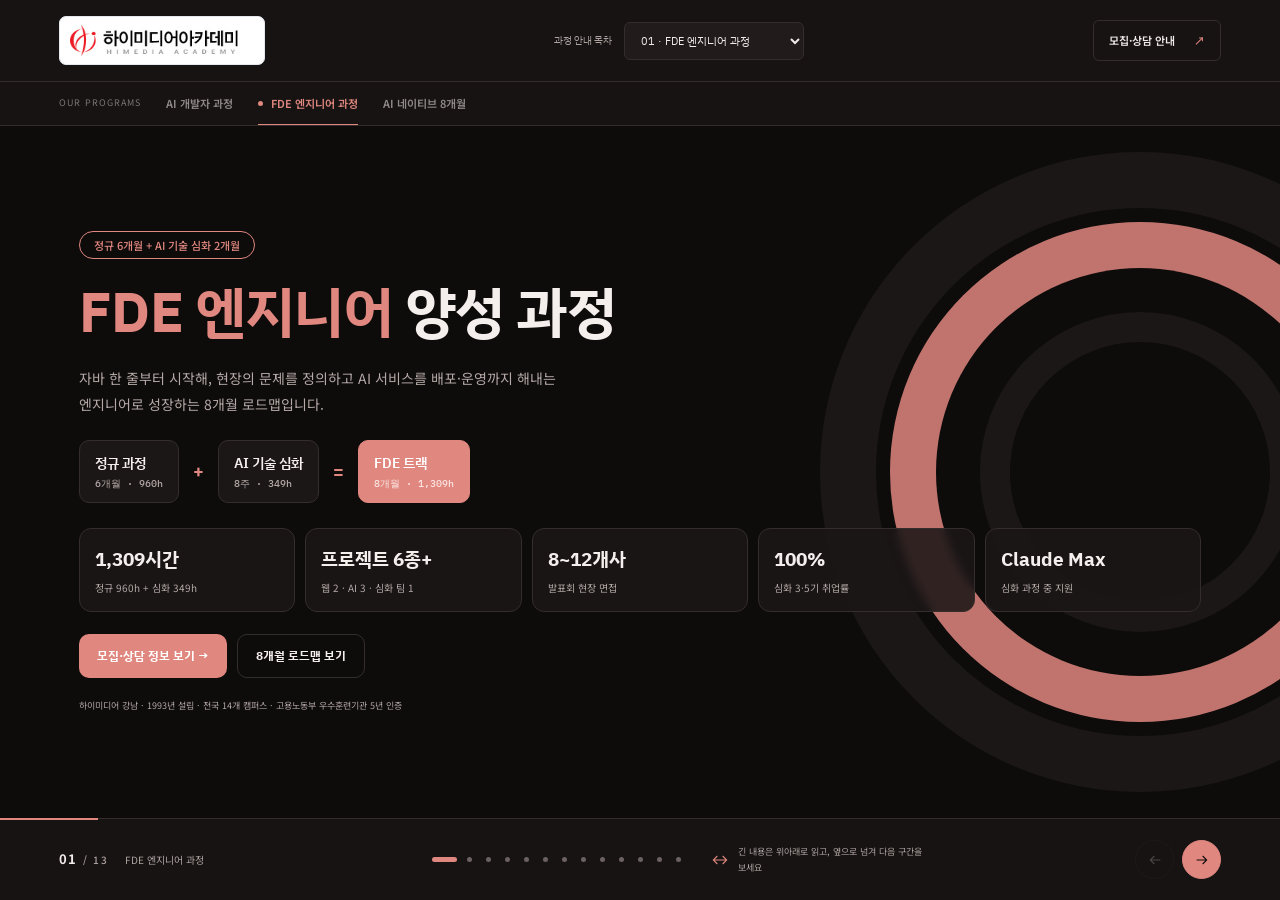
==== commit 6c88a442: "Add AI native engineering eight month integrated program" ====
--- a/fde.html
+++ b/fde.html
@@ -298,7 +298,7 @@
 
 .footer{position:relative;padding:0 clamp(24px,4.6vw,80px);border-top:1px solid var(--line);transition:border-color .3s}.progress{position:absolute;left:0;right:0;top:-1px;height:2px;pointer-events:none;background:transparent}.progress span{display:block;height:100%;width:10%;background:var(--mint);transition:width .45s var(--ease)}.footer-inner{height:100%;display:flex;align-items:center;justify-content:space-between;gap:20px}.page-meta{display:flex;align-items:center;gap:17px;min-width:170px}.page-count{font-size:13px;letter-spacing:1.5px;font-weight:800}.page-count span{color:#5c6b88;font-size:10px;font-weight:500}.page-title{color:#9aa9c6;font-size:10px}.pagination{display:flex;align-items:center;gap:10px}.dot{border:0;padding:10px 0;background:transparent;position:relative;width:9px;height:26px}.dot:after{content:"";display:block;width:5px;height:5px;border-radius:5px;background:#45526e;transition:width .3s,background .3s}.dot.active{width:25px}.dot.active:after{width:25px;background:var(--mint)}.footer-hint{display:flex;align-items:center;gap:10px;margin:0;font-size:9px;color:#6e7e9d}.footer-hint svg{width:16px;height:16px;color:#92a4c4}.footer-center{display:flex;align-items:center;gap:27px}.controls{display:flex;align-items:center;gap:8px}.control{display:grid;place-items:center;background:none;border:1px solid #30405e;border-radius:50%;width:39px;height:39px;transition:background .2s,border-color .2s,opacity .2s}.control:hover:not(:disabled){border-color:var(--mint);color:var(--mint)}.control:disabled{opacity:.24}.control.next{border-color:var(--mint);background:var(--mint);color:var(--navy)}.control.next:hover:not(:disabled){background:#69eec9;color:var(--navy)}.control.next:disabled{background:transparent;border-color:#30405e;color:inherit}.control svg{width:16px;height:16px}
 </style>
-<link rel="stylesheet" href="assets/course-switcher.css">
+<link rel="stylesheet" href="assets/course-switcher.css?v=20261029">
 <link rel="stylesheet" href="assets/fde-slides.css">
 <script src="assets/slide-navigation.js" defer></script>
 </head>
@@ -306,7 +306,7 @@
 <a class="skip-link" href="#slides">본문으로 이동</a>
 <div class="app">
 <header class="site-header"><a class="site-brand" href="#intro" aria-label="하이미디어 FDE 과정 처음으로"><img src="assets/himedia-logo.jpg" alt="하이미디어아카데미" width="252" height="43" decoding="async"></a><label class="chapter-control"><span>과정 안내 목차</span><select id="chapter-select" aria-label="FDE 구간 선택"><option value="0">01 · FDE 엔지니어 과정</option><option value="1">02 · FDE의 다섯 단계</option><option value="2">03 · 6개월 + 2개월 구성</option><option value="3">04 · 8개월 로드맵</option><option value="4">05 · 정규 과정 · 960h</option><option value="5">06 · 심화 과정 · 349h</option><option value="6">07 · 팀 프로젝트와 멘토링</option><option value="7">08 · FDE 포트폴리오</option><option value="8">09 · 수료생 프로젝트</option><option value="9">10 · 프로젝트 발표 현장</option><option value="10">11 · 현장 면접과 취업 지원</option><option value="11">12 · 모집 안내와 FAQ</option><option value="12">13 · FDE 상담 안내</option></select></label><button class="site-cta" type="button" data-go="11">모집·상담 안내 <span aria-hidden="true">↗</span></button></header>
-<nav class="course-switcher" aria-label="교육 과정 선택"><span class="course-caption">OUR PROGRAMS</span><a href="index.html#intro">AI 개발자 과정</a><a href="fde.html#intro" aria-current="page">FDE 엔지니어 과정</a></nav>
+<nav class="course-switcher" aria-label="교육 과정 선택"><span class="course-caption">OUR PROGRAMS</span><a href="index.html#intro">AI 개발자 과정</a><a href="fde.html#intro" aria-current="page">FDE 엔지니어 과정</a><a href="ai-native.html#intro">AI 네이티브 8개월</a></nav>
 <main class="slider" id="slides" tabindex="0" aria-label="FDE 엔지니어 과정 안내. 가로로 넘겨 구간을 이동하고, 긴 내용은 각 화면 안에서 세로로 읽으세요.">
 <section class="slide hero dark" id="intro" data-title="FDE 엔지니어 과정" data-theme="dark" role="group" aria-roledescription="슬라이드" aria-label="1 / 13: FDE 엔지니어 과정" data-active="true">
   <div class="ring-clip"><div class="rings" aria-hidden="true"><i></i><i></i><i></i></div></div>
--- a/assets/course-switcher.css
+++ b/assets/course-switcher.css
@@ -1,6 +1,7 @@
-.course-switcher{display:flex;align-items:center;gap:25px;padding:0 clamp(24px,4.6vw,80px);border-bottom:1px solid var(--line);min-width:0;white-space:nowrap}
+.course-switcher{display:flex;align-items:center;gap:25px;padding:0 clamp(24px,4.6vw,80px);border-bottom:1px solid var(--line);min-width:0;white-space:nowrap;overflow-x:auto;scrollbar-width:none}
+.course-switcher::-webkit-scrollbar{display:none}
 .course-switcher .course-caption{font-size:9px;letter-spacing:1px;opacity:.45}
-.course-switcher a{display:inline-flex;align-items:center;gap:8px;height:100%;font-size:11px;font-weight:600;text-decoration:none;color:inherit;opacity:.55;position:relative}
+.course-switcher a{display:inline-flex;align-items:center;gap:8px;height:100%;font-size:11px;font-weight:600;text-decoration:none;color:inherit;opacity:.55;position:relative;flex-shrink:0}
 .course-switcher a:hover{opacity:1}
 .course-switcher a[aria-current="page"]{color:var(--course-accent,var(--mint));opacity:1}
 .course-switcher a[aria-current="page"]:before{content:"";width:5px;height:5px;border-radius:50%;background:currentColor}
